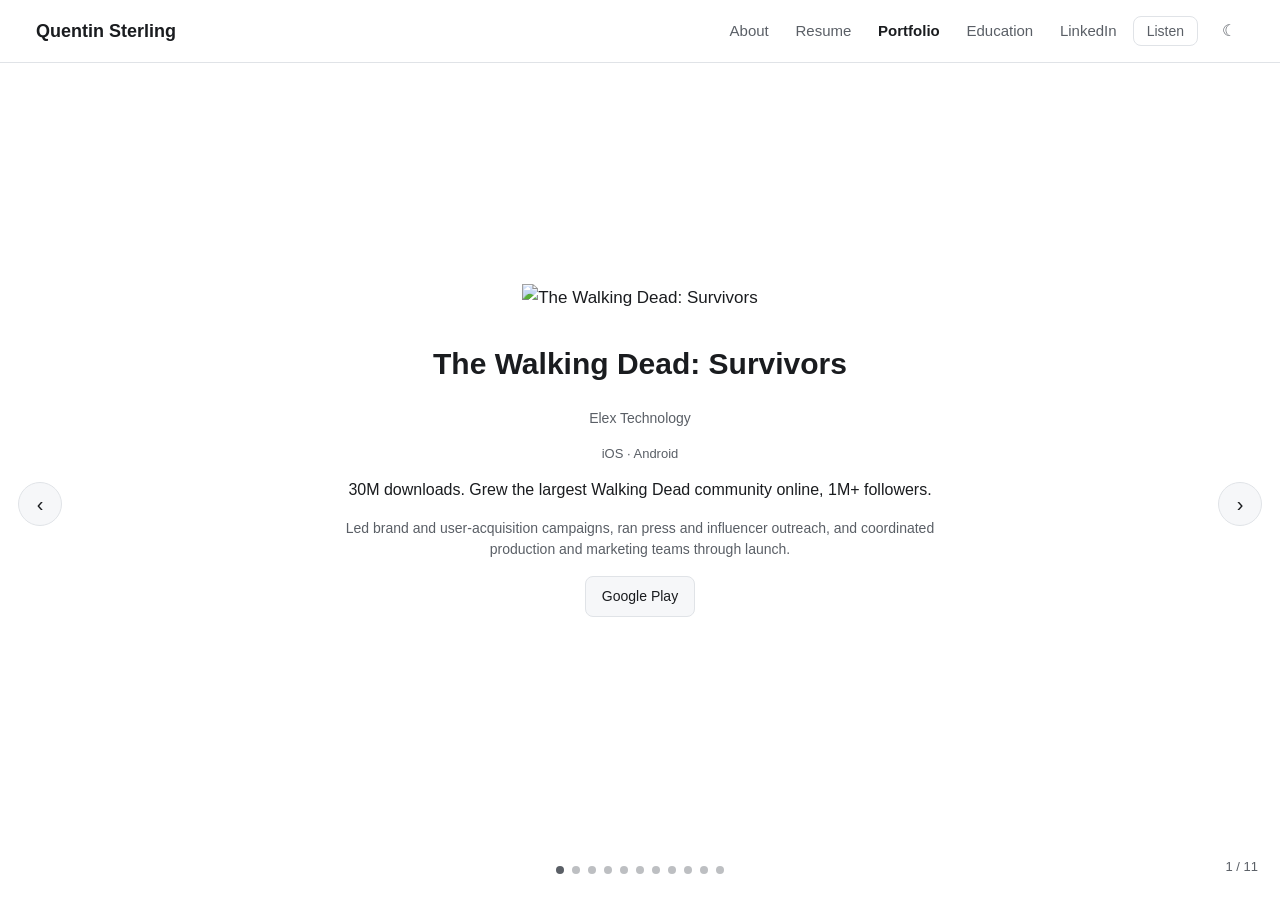
==== portfolio.html @ 077e54c2 "Update site: light default, footer, email, certificates, LinkedIn" ====
<!DOCTYPE html>
<html lang="en">
<head>
<meta charset="UTF-8">
<meta name="viewport" content="width=device-width, initial-scale=1.0">
<title>Quentin Sterling | Portfolio</title>
<script>try{var d=document.documentElement;var t=localStorage.qsTheme;if(t==='light'){localStorage.removeItem('qsTheme');}else if(t)d.setAttribute('data-theme',t);}catch(e){}</script>
<link rel="stylesheet" href="site.css">
<style>
  html,body{height:100%;}
  body{overflow:hidden;display:flex;flex-direction:column;}
  .stage{flex:1;position:relative;min-height:0;}
  .track{display:flex;height:100%;transition:transform .4s ease;}
  .slide{min-width:100%;height:100%;display:flex;flex-direction:column;align-items:center;justify-content:center;padding:26px 24px 88px;overflow:auto;}
  .art{flex:none;display:flex;justify-content:center;width:100%;margin-bottom:10px;}
  .art img{max-width:min(720px,90vw);max-height:42vh;width:auto;height:auto;display:block;}
  .body{width:min(640px,92vw);text-align:center;}
  .title{font-weight:700;font-size:clamp(22px,4vw,30px);line-height:1.2;}
  .studio{color:var(--muted);font-size:14px;margin-top:7px;}
  .meta{color:var(--muted);font-size:13px;margin-top:3px;}
  .stat{font-size:16px;line-height:1.5;color:var(--ink);margin-top:14px;}
  .role{font-size:14px;line-height:1.5;color:var(--muted);margin-top:7px;}
  .links{margin-top:16px;display:flex;gap:10px;justify-content:center;flex-wrap:wrap;}
  .links a{border:1px solid var(--hair);border-radius:8px;padding:8px 16px;font-size:14px;color:var(--ink);background:var(--card);}
  .links a:hover{border-color:var(--accent);color:var(--accent);text-decoration:none;}
  .arrow{position:fixed;top:56%;transform:translateY(-50%);z-index:15;width:44px;height:44px;border-radius:50%;border:1px solid var(--hair);background:var(--card);color:var(--ink);font-size:20px;cursor:pointer;display:flex;align-items:center;justify-content:center;}
  .arrow:hover{border-color:var(--accent);}
  .arrow.prev{left:18px;}.arrow.next{right:18px;}
  .dots{position:fixed;left:0;right:0;bottom:26px;z-index:15;display:flex;gap:8px;justify-content:center;flex-wrap:wrap;padding:0 12px;}
  .dot{width:8px;height:8px;border-radius:50%;background:var(--muted);opacity:.4;border:none;cursor:pointer;padding:0;}
  .dot.active{opacity:1;}
  .counter{position:fixed;bottom:22px;right:22px;z-index:15;font-size:13px;color:var(--muted);}
  @media (max-width:640px){.arrow{display:none;}.art img{max-height:32vh;}}
</style>
</head>
<body>

  <header class="site-header">
    <a class="brand" href="index.html">Quentin Sterling</a>
    <div class="right">
      <nav class="site-nav">
        <a href="index.html">About</a>
        <a href="resume.html">Resume</a>
        <a href="portfolio.html" class="here">Portfolio</a>
        <a href="education.html">Education</a>
        <a href="https://www.google.com/url?q=https%3A%2F%2Fwww.linkedin.com%2Fin%2Fqsterling1%2F&sa=D&sntz=1&usg=AOvVaw1RJF6JVCCIawx_6qA98nTM" target="_blank" rel="noopener">LinkedIn</a>
      </nav>
      <button class="listen" id="playBtn" data-src="audio/portfolio.mp3" type="button">Listen</button>
      <button class="icon-btn" id="themeBtn" type="button" title="Light or dark" aria-label="Toggle light or dark mode">☀</button>
    </div>
  </header>

  <div class="stage">
    <div class="track" id="track">

      <div class="slide">
        <div class="art"><img src="img/twd.png" alt="The Walking Dead: Survivors"></div>
        <div class="body">
          <h2 class="title">The Walking Dead: Survivors</h2>
          <p class="studio">Elex Technology</p>
          <p class="meta">iOS · Android</p>
          <p class="stat">30M downloads. Grew the largest Walking Dead community online, 1M+ followers.</p>
          <p class="role">Led brand and user-acquisition campaigns, ran press and influencer outreach, and coordinated production and marketing teams through launch.</p>
          <div class="links"><a href="https://play.google.com/store/apps/details?id=com.elex.twdsaw.gp" target="_blank" rel="noopener">Google Play</a></div>
        </div>
      </div>

      <div class="slide">
        <div class="art"><img src="img/portia.jpg" alt="My Time at Portia"></div>
        <div class="body">
          <h2 class="title">My Time at Portia</h2>
          <p class="studio">Pathea Games</p>
          <p class="meta">PC · PlayStation · Xbox · Switch · Mobile</p>
          <p class="stat">10M+ units sold across all platforms.</p>
          <p class="role">Owned publishing and go-to-market, negotiated platform deals, and coordinated dev, art, and marketing through launch.</p>
          <div class="links"><a href="https://store.steampowered.com/app/666140/My_Time_at_Portia/" target="_blank" rel="noopener">Steam</a></div>
        </div>
      </div>

      <div class="slide">
        <div class="art"><img src="img/sandrock.jpg" alt="My Time at Sandrock"></div>
        <div class="body">
          <h2 class="title">My Time at Sandrock</h2>
          <p class="studio">Pathea Games</p>
          <p class="meta">PC · PlayStation · Xbox · Switch</p>
          <p class="stat">Planned and coordinated the production and creative pipeline through a multi-platform launch.</p>
          <p class="role">Project and asset planning, team scheduling, and creative problem-solving with the writers on characters and story beats.</p>
          <div class="links"><a href="https://store.steampowered.com/app/1084600/My_Time_at_Sandrock/" target="_blank" rel="noopener">Steam</a></div>
        </div>
      </div>

      <div class="slide">
        <div class="art"><img src="img/sandrock-kickstarter.jpg" alt="My Time at Sandrock Kickstarter"></div>
        <div class="body">
          <h2 class="title">My Time at Sandrock: Kickstarter</h2>
          <p class="studio">Pathea Games</p>
          <p class="meta">Crowdfunding campaign</p>
          <p class="stat">Raised over $534K. Hit the $100K goal in under 24 hours.</p>
          <p class="role">Built the campaign strategy and marketing plan, set rewards and positioning, and ran press and influencer outreach.</p>
          <div class="links"><a href="https://www.kickstarter.com/projects/mtae/my-time-at-sandrock-us" target="_blank" rel="noopener">Kickstarter</a></div>
        </div>
      </div>

      <div class="slide">
        <div class="art"><img src="img/clash.jpg" alt="Clash of Kings"></div>
        <div class="body">
          <h2 class="title">Clash of Kings</h2>
          <p class="studio">Elex Technology</p>
          <p class="meta">iOS · Android</p>
          <p class="stat">Support role on a global hit with 100M+ players.</p>
          <p class="role">User research, UX feedback, store-page optimization, and audience positioning.</p>
          <div class="links"><a href="https://play.google.com/store/apps/details?id=com.hcg.cok.gp" target="_blank" rel="noopener">Google Play</a></div>
        </div>
      </div>

      <div class="slide">
        <div class="art"><img src="img/everforward.jpg" alt="Ever Forward"></div>
        <div class="body">
          <h2 class="title">Ever Forward</h2>
          <p class="studio">Pathea Games</p>
          <p class="meta">PC · PlayStation · Xbox · Switch</p>
          <p class="stat">40,000+ units at launch. "Very Positive" on Steam.</p>
          <p class="role">Launch and store-page planning, brand and community, and publishing coordination.</p>
          <div class="links"><a href="https://store.steampowered.com/app/1220370/Ever_Forward/" target="_blank" rel="noopener">Steam</a></div>
        </div>
      </div>

      <div class="slide">
        <div class="art"><img src="img/superball.jpg" alt="Superball"></div>
        <div class="body">
          <h2 class="title">Superball</h2>
          <p class="studio">Pathea Games</p>
          <p class="meta">PC · Free-to-play · 3v3 action</p>
          <p class="stat">A published free-to-play title. Helped define market fit and product direction.</p>
          <p class="role">User-journey mapping, creative asset feedback, and audience targeting.</p>
          <div class="links"><a href="https://store.steampowered.com/app/1059110/Superball/" target="_blank" rel="noopener">Steam</a></div>
        </div>
      </div>

      <div class="slide">
        <div class="art"><img src="img/flyandshadow.png" alt="Fly and Shadow"></div>
        <div class="body">
          <h2 class="title">Fly and Shadow</h2>
          <p class="studio">7th Life Studios</p>
          <p class="meta">PC · Endless runner</p>
          <p class="stat">An original endless runner set in the world of Drury, currently in development.</p>
          <p class="role">Concept, design, and production across the whole project.</p>
          <div class="links">
            <a href="https://store.steampowered.com/app/4095320/Fly_and_Shadow/" target="_blank" rel="noopener">Wishlist on Steam</a>
            <a href="https://qsterling1.github.io/FlyShadowLandingPage/" target="_blank" rel="noopener">Landing page</a>
          </div>
        </div>
      </div>

      <div class="slide">
        <div class="art"><img src="img/aitrainer.png" alt="AI Trainer"></div>
        <div class="body">
          <h2 class="title">AI Trainer</h2>
          <p class="studio">7th Life Studios</p>
          <p class="meta">Pixel-art · Turn-based bot battle</p>
          <p class="stat">Train and battle a bot in a turn-based fight, learning real AI and computing concepts through play.</p>
          <p class="role">Concept, game design, and production across art, systems, and build.</p>
          <div class="links"><a href="https://qsterling1.github.io/Project_BotPop/" target="_blank" rel="noopener">Play it</a></div>
        </div>
      </div>

      <div class="slide">
        <div class="art"><img src="img/baijiu.jpg" alt="What Is Baijiu?"></div>
        <div class="body">
          <h2 class="title">What Is Baijiu?</h2>
          <p class="studio">Self-published</p>
          <p class="meta">Author</p>
          <p class="stat">A complete guide to Chinese baijiu, its culture, and 50 original cocktail recipes.</p>
          <p class="role">Author, design, and self-publishing across 10+ platforms.</p>
          <div class="links"><a href="https://www.amazon.com/Baijiu-Definition-What-Arlo-Sterling/dp/B0CJ4FY6J9" target="_blank" rel="noopener">Amazon</a></div>
        </div>
      </div>

      <div class="slide">
        <div class="art"><img src="img/ytpbro.jpg" alt="You're the Problem, Bro"></div>
        <div class="body">
          <h2 class="title">You're the Problem, Bro</h2>
          <p class="studio">Self-published</p>
          <p class="meta">Author</p>
          <p class="stat">A direct, evidence-based guide answering the questions men actually search for.</p>
          <p class="role">Author, design, and publishing.</p>
          <div class="links"><a href="https://www.amazon.com/Youre-Problem-Bro-Without-Responsibility/dp/B0FK3WLJTS" target="_blank" rel="noopener">Amazon</a></div>
        </div>
      </div>

    </div>

    <button class="arrow prev" id="prev" aria-label="Previous">&#8249;</button>
    <button class="arrow next" id="next" aria-label="Next">&#8250;</button>
    <div class="dots" id="dots"></div>
    <div class="counter" id="counter"></div>
  </div>

<script>
  (function(){
    var track=document.getElementById('track');
    var total=track.children.length;
    var i=0;
    var dotsWrap=document.getElementById('dots');
    for(var dd=0;dd<total;dd++){
      var b=document.createElement('button');b.className='dot';b.setAttribute('aria-label','Go to item '+(dd+1));
      (function(idx){b.addEventListener('click',function(){go(idx);});})(dd);
      dotsWrap.appendChild(b);
    }
    var dots=dotsWrap.children;
    var counter=document.getElementById('counter');
    function render(){
      track.style.transform='translateX('+(-i*100)+'%)';
      for(var k=0;k<total;k++){dots[k].className='dot'+(k===i?' active':'');}
      counter.textContent=(i+1)+' / '+total;
    }
    function go(n){i=(n+total)%total;render();}
    function next(){go(i+1);}function prev(){go(i-1);}
    document.getElementById('next').addEventListener('click',next);
    document.getElementById('prev').addEventListener('click',prev);
    document.addEventListener('keydown',function(e){if(e.key==='ArrowRight')next();if(e.key==='ArrowLeft')prev();});
    var x0=null;
    track.addEventListener('touchstart',function(e){x0=e.touches[0].clientX;},{passive:true});
    track.addEventListener('touchend',function(e){if(x0===null)return;var dx=e.changedTouches[0].clientX-x0;if(Math.abs(dx)>45){dx<0?next():prev();}x0=null;},{passive:true});
    render();
  })();
</script>
<script src="site.js"></script>
</body>
</html>
---- site.css ----
/* Shared site styles. Standard system font, dark by default, light is opt-in. */
:root{
  --bg:#FFFFFF;
  --ink:#1A1C1F;
  --muted:#5A5F66;
  --hair:#E0E3E7;
  --accent:#2B5BD7;
  --card:#F6F7F9;
}
html[data-theme="dark"]{
  --bg:#0E0F12;
  --ink:#ECEEF1;
  --muted:#A7ADB5;
  --hair:#2A2E34;
  --accent:#6E9BFF;
  --card:#181A1E;
}

*{box-sizing:border-box;}
html,body{margin:0;}
body{
  background:var(--bg);
  color:var(--ink);
  font-family:-apple-system,BlinkMacSystemFont,"Segoe UI",Roboto,Helvetica,Arial,sans-serif;
  font-size:17px;
  line-height:1.6;
}
a{color:var(--accent);text-decoration:none;}
a:hover{text-decoration:underline;}

.site-header{
  display:flex;justify-content:space-between;align-items:center;gap:24px;
  padding:16px 36px;border-bottom:1px solid var(--hair);flex-wrap:wrap;
}
.site-header .brand{font-weight:700;font-size:18px;color:var(--ink);}
.site-header .brand:hover{text-decoration:none;}
.site-header .right{display:flex;align-items:center;gap:16px;flex-wrap:wrap;}
.site-nav a{color:var(--muted);margin-left:22px;font-size:15px;}
.site-nav a:first-child{margin-left:0;}
.site-nav a.here{color:var(--ink);font-weight:600;}
.icon-btn{
  background:none;border:none;cursor:pointer;color:var(--muted);
  font-size:16px;line-height:1;padding:6px 8px;border-radius:6px;
}
.icon-btn:hover{color:var(--ink);background:var(--card);}
.listen{
  background:none;border:1px solid var(--hair);cursor:pointer;color:var(--muted);
  font:inherit;font-size:14px;line-height:1;padding:7px 13px;border-radius:8px;
}
.listen:hover{color:var(--ink);border-color:var(--accent);}

.page{max-width:1120px;margin:0 auto;padding:46px 36px 84px;}

.site-footer{
  padding:20px 36px;text-align:center;
  font-size:14px;color:var(--muted);line-height:1.4;
}
.site-footer p{margin:0;}
.site-footer nav{margin:2px 0 0;}
.site-footer nav a{color:var(--muted);margin:0 10px;font-size:14px;}
.site-footer nav a:hover{color:var(--ink);}

@media (max-width:760px){
  .site-header{padding:14px 20px;gap:14px;}
  .site-nav a{margin-left:16px;}
  .page{padding:30px 20px 64px;}
  .site-footer{padding:22px 20px;}
}
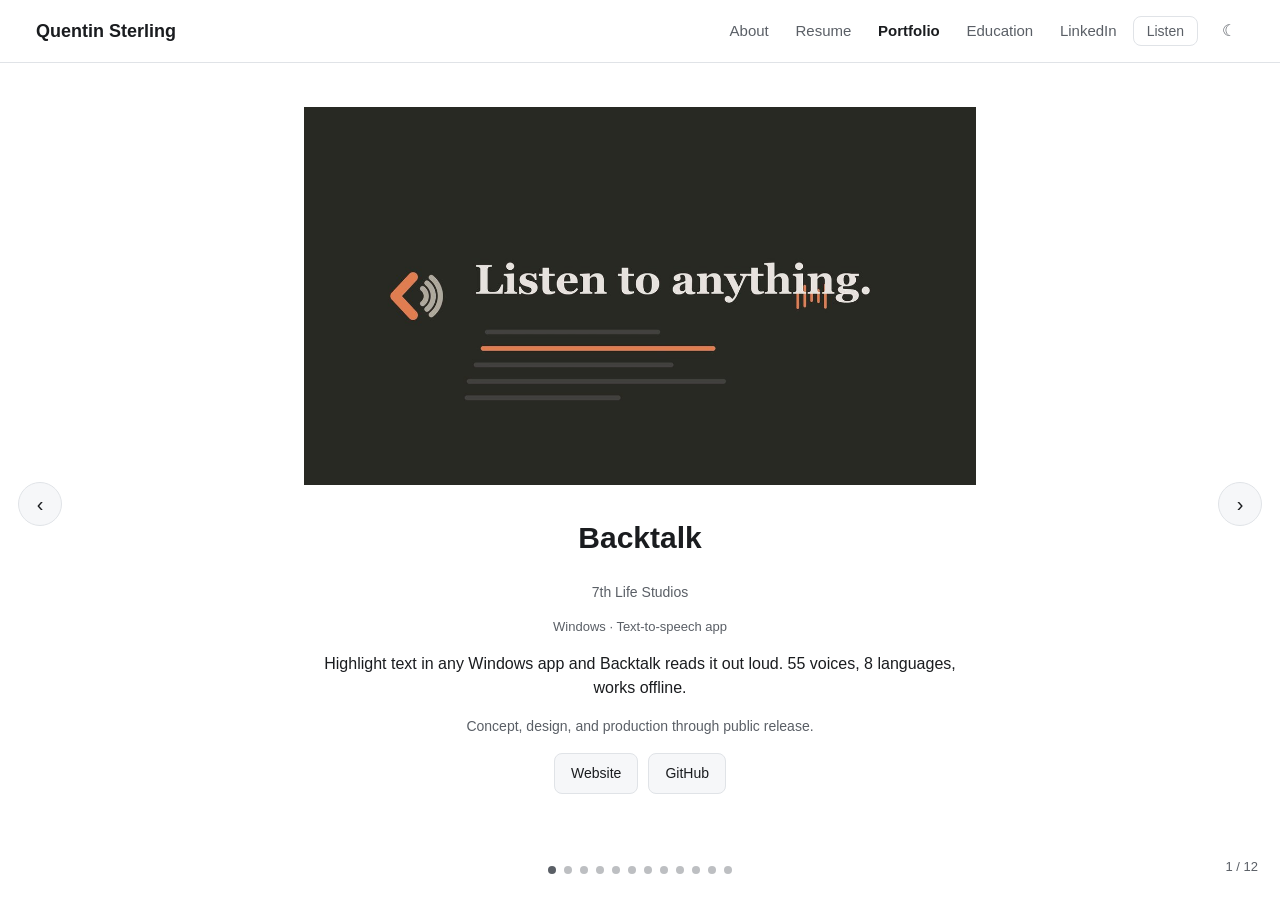
==== commit 6d71f343: "Add Backtalk to portfolio" ====
--- a/portfolio.html
+++ b/portfolio.html
@@ -11,7 +11,7 @@
   body{overflow:hidden;display:flex;flex-direction:column;}
   .stage{flex:1;position:relative;min-height:0;}
   .track{display:flex;height:100%;transition:transform .4s ease;}
-  .slide{min-width:100%;height:100%;display:flex;flex-direction:column;align-items:center;justify-content:center;padding:26px 24px 88px;overflow:auto;}
+  .slide{min-width:100%;height:100%;display:flex;flex-direction:column;align-items:center;justify-content:center;padding:26px 24px 88px;overflow:auto;touch-action:pan-y;}
   .art{flex:none;display:flex;justify-content:center;width:100%;margin-bottom:10px;}
   .art img{max-width:min(720px,90vw);max-height:42vh;width:auto;height:auto;display:block;}
   .body{width:min(640px,92vw);text-align:center;}
@@ -52,6 +52,21 @@
 
   <div class="stage">
     <div class="track" id="track">
+
+      <div class="slide">
+        <div class="art"><img src="img/backtalk.jpg" alt="Backtalk"></div>
+        <div class="body">
+          <h2 class="title">Backtalk</h2>
+          <p class="studio">7th Life Studios</p>
+          <p class="meta">Windows · Text-to-speech app</p>
+          <p class="stat">Highlight text in any Windows app and Backtalk reads it out loud. 55 voices, 8 languages, works offline.</p>
+          <p class="role">Concept, design, and production through public release.</p>
+          <div class="links">
+            <a href="https://backtalkapp.github.io/" target="_blank" rel="noopener">Website</a>
+            <a href="https://github.com/7th-Life-Studios/Backtalk" target="_blank" rel="noopener">GitHub</a>
+          </div>
+        </div>
+      </div>
 
       <div class="slide">
         <div class="art"><img src="img/twd.png" alt="The Walking Dead: Survivors"></div>
